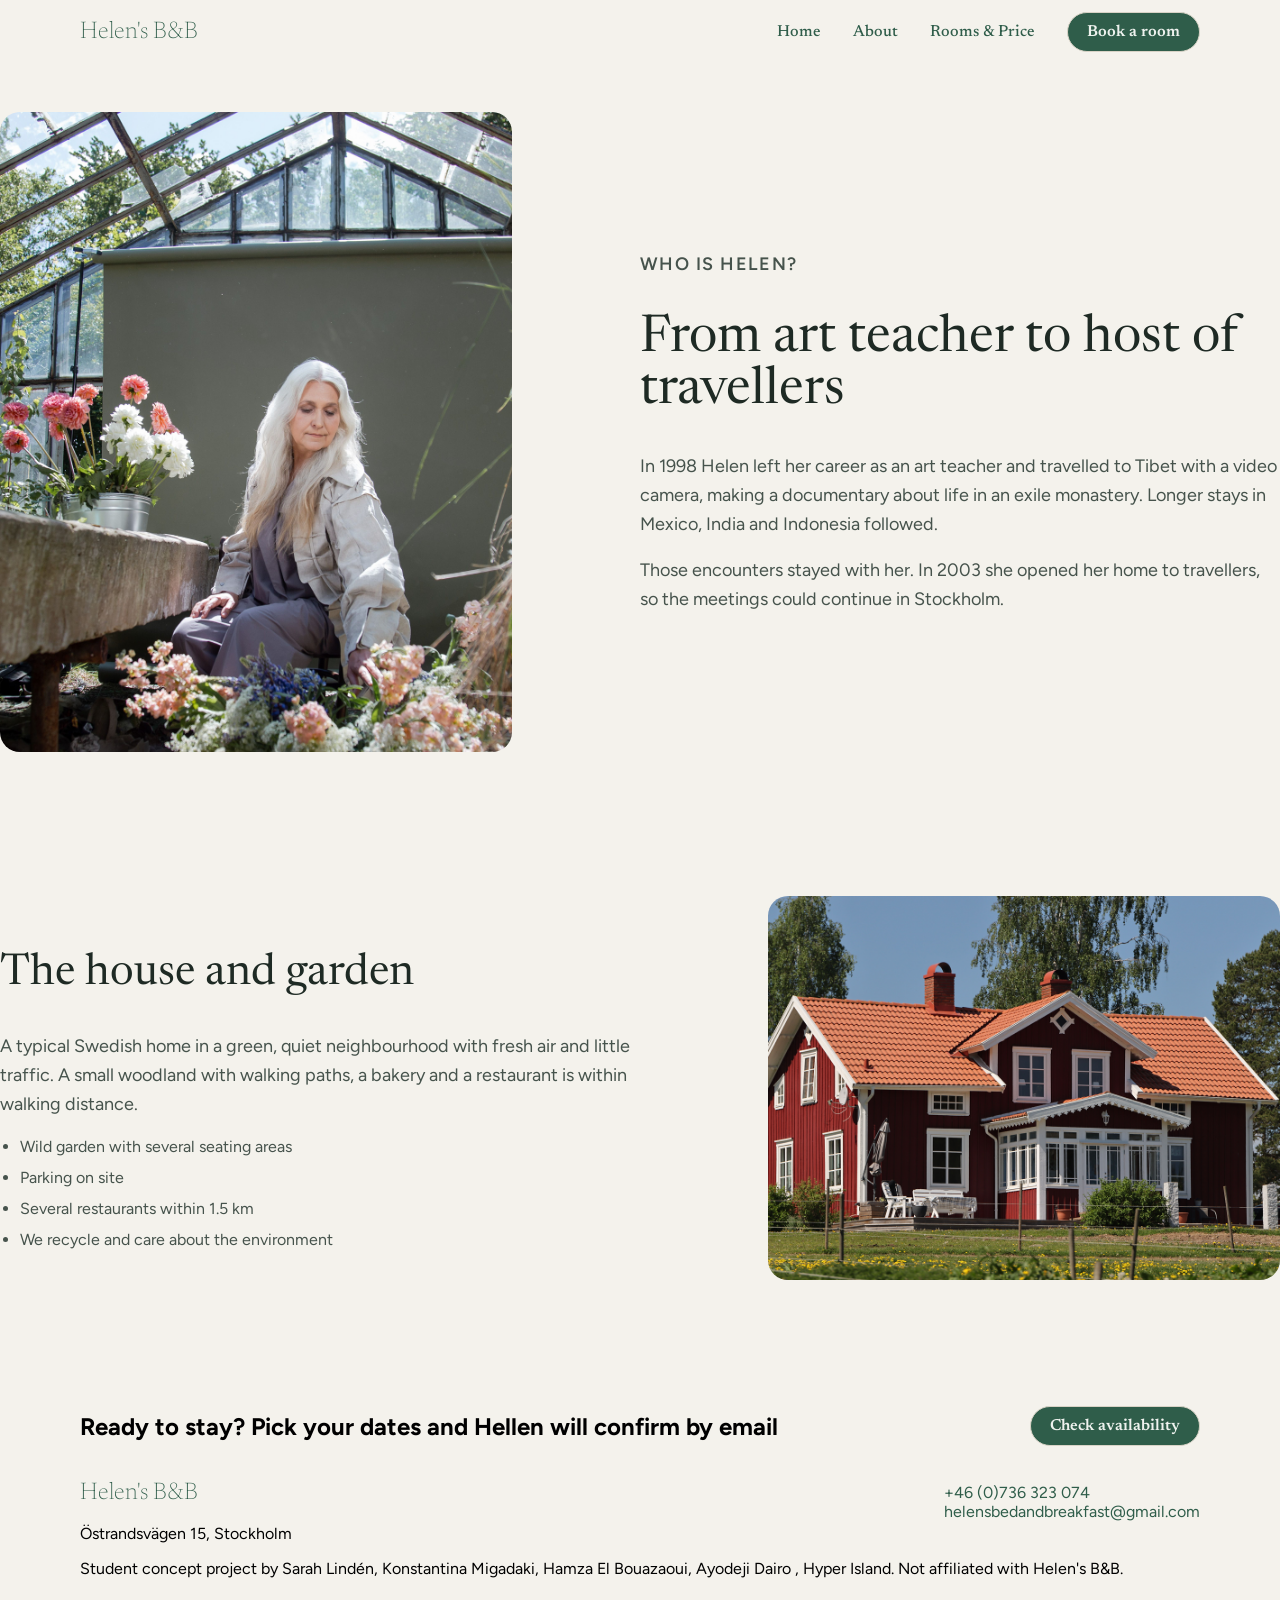
==== about.html @ fb1ea00d "Fix bullet points, restyle first two top sections" ====
<!DOCTYPE html>
<html lang="en">

<head>
    <meta charset="UTF-8">
    <meta name="viewport" content="width=device-width, initial-scale=1.0">
    <meta name="robots" content="noindex">

    <title>About | Helen's B&B</title>

    <link rel="stylesheet" href="./css/style.css">
    <link rel="stylesheet" href="./css/about.css">

    <link rel="stylesheet"
        href="https://fonts.googleapis.com/css2?family=Newsreader:opsz,wght@6..72,400;6..72,500&family=Figtree:wght@400;500;600&display=swap">

    <link rel="icon" href="./favicon.ico" type="image/x-icon">
</head>

<body>


    <header>

        <h2>Helen's B&B</h2>

        <nav>
            <ul>
                <li><a href="index.html">Home</a></li>
                <li><a href="about.html">About</a></li>
                <li><a href="reservations.html">Rooms & Price</a></li>
                <li>
                    <a href="reservations.html" class="book-btn">Book a room</a>
                </li>
            </ul>
        </nav>

    </header>

    <main>
        <div class="about-intro">
            <img src="images/about_heleninthegarden.png" alt="Helen, the owner, in the garden">
            <div class="about-intro-text">
                <p class="label">Who is Helen?</p>
                <h1>From art teacher to host of travellers</h1>
                <p>In 1998 Helen left her career as an art teacher and
                    travelled to Tibet with a video camera, making a
                    documentary about life in an exile monastery. Longer
                    stays in Mexico, India and Indonesia followed.</p>
                <p>Those encounters stayed with her. In 2003 she opened
                    her home to travellers, so the meetings could continue
                    in Stockholm.</p>
            </div>
        </div>

        <div class="about-house">
            <div class="about-house-text">
                <h2>The house and garden</h2>
                <p>A typical Swedish home in a green, quiet neighbourhood with fresh air and little traffic. A small
                    woodland with walking paths, a bakery and a restaurant is within walking distance.</p>
                <ul>
                    <li>Wild garden with several seating areas</li>
                    <li>Parking on site</li>
                    <li>Several restaurants within 1.5 km</li>
                    <li>We recycle and care about the environment</li>
                </ul>
            </div>
            <img src="images/about_houseandgarden.png" alt="Helen's B&amp;B, The house and the garden">
        </div>

    </main>

    <footer>
        <section>
            <div>
                <h1>Ready to stay? Pick your dates and Hellen will confirm by email</h1>
            </div>

            <div>
                <a href="reservations.html" class="book-btn">Check availability</a>
            </div>
        </section>

        <section>
            <div>
                <h2>Helen's B&B</h2>
                <span>Östrandsvägen 15, Stockholm</span>
            </div>

            <div>
                <a href="tel:+46 (0)736 323 074">+46 (0)736 323 074</a>
                <a href="mailto:helensbedandbreakfast@gmail.com">helensbedandbreakfast@gmail.com</a>
            </div>
        </section>
        <div>
            <p>Student concept project by Sarah Lindén, Konstantina Migadaki, Hamza El Bouazaoui, Ayodeji Dairo , Hyper
                Island. Not affiliated with Helen's B&B.</p>
        </div>
    </footer>

</body>

</html>
---- css/style.css ----
:root {
    --color-bg: #F4F2EC;
    --color-surface: #FFFFFF;
    --color-text: #1E2A24;
    --color-text-secondary: #46534C;
    --color-primary: #2F5D4A;
    --color-primary-hover: #1E3F31;
    --color-tint: #EEF2EE;
    --color-text-on-primary: #C9D6CD;
    --color-addon-bg: #F3ECE0;
    --color-addon-text: #7A5418;
    --color-border: #D8D3C6;
    --color-border-light: #E2DDD0;
    --color-placeholder: #DCD7CA;
    --font-heading: "Newsreader", Georgia, serif;
    --font-body: "Figtree", system-ui, sans-serif;
}

body {
    font-family: var(--font-body) , sans-serif;
    background-color: var(--color-bg);
    margin: 0;
}

header{
    margin: 0 5rem;
    display: flex;
    justify-content: space-between;
    align-items: center;
}

header, h2{
    font-family: var(--font-heading) , sans-serif;
    color: var(--color-primary);
    font-weight: lighter;
}

a{
    text-decoration: none;
    color: var(--color-primary);
}
ul{
    display: flex;
    list-style: none;
    gap: 2rem;
    margin: 0;
    padding: 0;
}

li{
    display: flex;
    align-items: center;
    gap: 2rem;
    color: var(--color-primary);
    font-weight: 500;


}
.book-btn,
.btn-out {
    padding: 0 1.2rem;
    height: 2.4rem;
    border: 1px solid;
    border-radius: 10rem;
    font-family: var(--font-heading), sans-serif;
    font-weight: 600;
    cursor: pointer;
    display: flex;
    align-items: center;
    justify-content: center;
}

.book-btn {
    border-color: var(--color-border);
    background-color: var(--color-primary);
    color: var(--color-tint);
}

.btn-out {
    border-color: var(--color-primary);
    color: var(--color-primary);
}

li button:hover {
    background-color: var(--color-primary-hover);
}


footer{
    margin: 1rem 5rem;
    display: flex;
    flex-direction: column;

    section{
        display: flex;
        flex-direction: row;
        justify-content: space-between;
        align-items: center;

        div{
            display: flex;
            flex-direction: column;

        }
    }
}
---- css/about.css ----
.about-intro {
    display: flex;
    justify-content: space-between;
    align-items: center;
    padding: 48px 0 96px;
}

.about-intro img {
    width: 40%;
    border-radius: 20px;
}

.about-intro-text {
max-width: 50%;
flex-grow: 1;
}

.label {
font-size: 14px;
text-transform: uppercase;
color: var(--color-primary);
font-weight: 600;
letter-spacing: 0.08em;
}

.about-intro-text h1 {
font-family: var(--font-heading);
font-weight: 400;
font-size: 52px;
color:var(--color-text);
}

.about-intro-text p {
    color: var(--color-text-secondary);
    font-size: 18px;
    line-height: 1.6;
}

.about-house {
display: flex;
justify-content:space-between;
align-items: center;
padding: 48px 0 96px;
}

.about-house img {
width: 40%;
border-radius: 20px;
}

.about-house-text {
flex-grow: 1;
max-width: 50%;
}

.about-house-text h2 {
font-family: var(--font-heading);
font-weight: 400;
font-size: 44px;
color:var(--color-text);
}

.about-house-text p {
color: var(--color-text-secondary);
    font-size: 18px;
    line-height: 1.6;
}

.about-house ul {
  display: block;
  list-style: disc;
  padding-left: 20px;
  gap: 16px;
}

.about-house li {
    display: list-item;
    margin-bottom: 12px;
    color: var(--color-text-secondary);
    font-weight: 400;
}
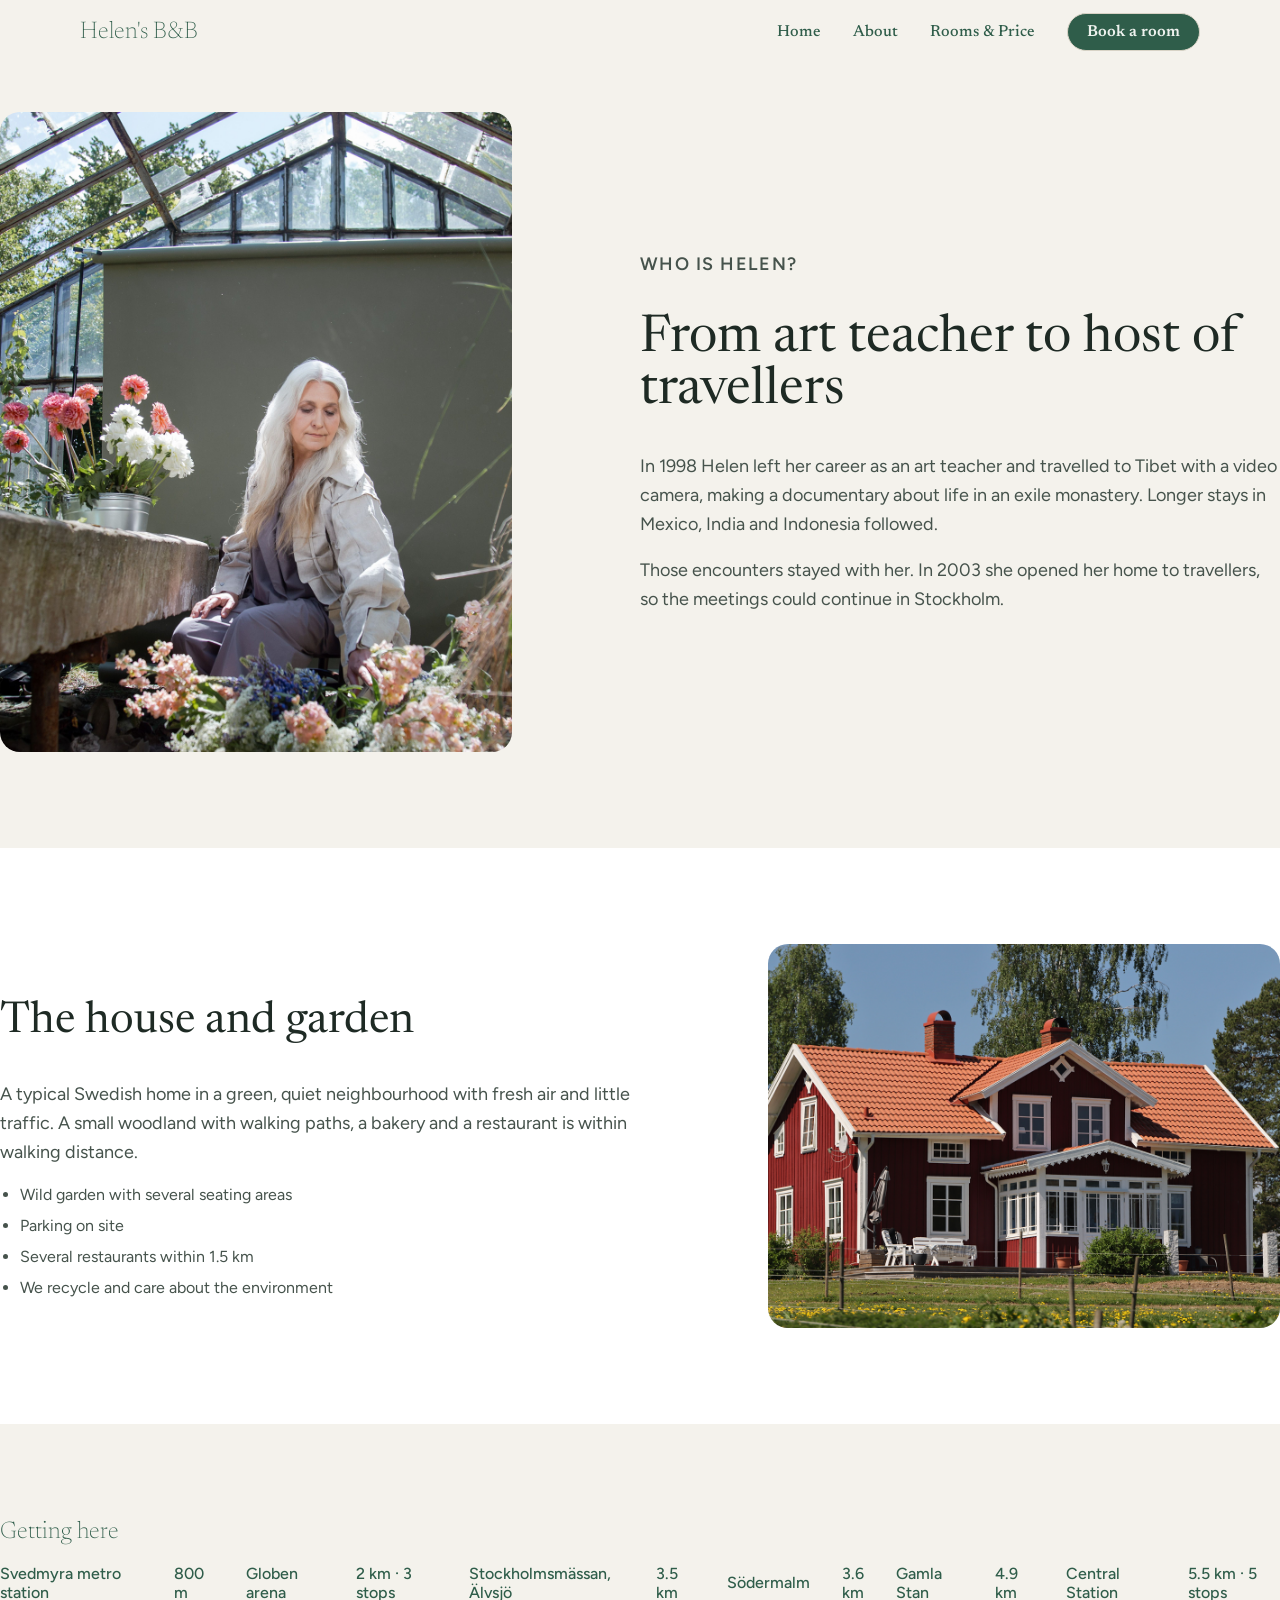
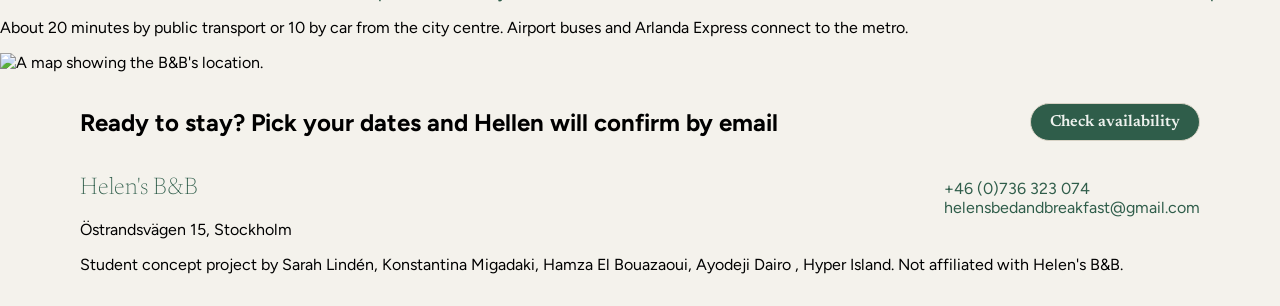
==== commit 3d7c9fa5: "add getting here section" ====
--- a/about.html
+++ b/about.html
@@ -68,6 +68,25 @@
             <img src="images/about_houseandgarden.png" alt="Helen's B&amp;B, The house and the garden">
         </div>
 
+        <div class="about-location">
+            <h2>Getting here</h2>
+            <div class="about-location-row">
+                <div class="distances">
+                    <ul>
+                        <li>Svedmyra metro station <span>800 m</span></li>
+                        <li>Globen arena<span>2 km · 3 stops</span></li>
+                        <li>Stockholmsmässan, Älvsjö<span>3.5 km</span></li>
+                        <li>Södermalm<span>3.6 km</span></li>
+                        <li>Gamla Stan<span>4.9 km</span></li>
+                        <li>Central Station<span>5.5 km · 5 stops</span></li>
+                    </ul>
+                    <p>About 20 minutes by public transport or 10 by car from the city centre.
+                        Airport buses and Arlanda Express connect to the metro.</p>
+                </div>
+                <img src="images/about-map.png" alt="A map showing the B&amp;B's location.">
+            </div>
+        </div>
+
     </main>
 
     <footer>
--- a/css/style.css
+++ b/css/style.css
@@ -15,12 +15,19 @@
     --font-heading: "Newsreader", Georgia, serif;
     --font-body: "Figtree", system-ui, sans-serif;
 }
-
+html,
 body {
+    width: 100%;
+    overflow-x: hidden;
     font-family: var(--font-body) , sans-serif;
     background-color: var(--color-bg);
     margin: 0;
 }
+
+*, *::before, *::after {
+    box-sizing: border-box;
+}
+
 
 header{
     margin: 0 5rem;
@@ -103,4 +110,64 @@
 
         }
     }
+}
+
+
+@media (max-width: 768px) {
+    header {
+        margin: 0 1.25rem;
+        padding: 0.5rem 0;
+    }
+
+    .web-nav {
+        display: none;
+    }
+
+    .mobile-nav {
+        display: flex;
+        position: fixed;
+        bottom: 0;
+        left: 0;
+        right: 0;
+        z-index: 100;
+        justify-content: space-around;
+        align-items: center;
+        padding: 0.6rem 0 calc(0.6rem + env(safe-area-inset-bottom, 0px));
+        background-color: var(--color-surface);
+        border-top: 1px solid var(--color-border);
+    }
+
+    .mobile-nav-item {
+        display: flex;
+        align-items: center;
+        justify-content: center;
+        width: 3rem;
+        height: 3rem;
+        border-radius: 50%;
+        color: var(--color-text-secondary);
+    }
+
+    .mobile-nav-item.active {
+        color: var(--color-primary);
+        background-color: var(--color-tint);
+    }
+
+    .mobile-nav-book {
+        background-color: var(--color-primary);
+        color: var(--color-tint);
+    }
+
+    body {
+        padding-bottom: 5rem;
+    }
+
+    footer {
+        margin: 1rem 1.25rem;
+    }
+
+    footer section {
+        flex-direction: column;
+        align-items: flex-start;
+        gap: 1rem;
+    }
 }
--- a/css/about.css
+++ b/css/about.css
@@ -37,10 +37,12 @@
 }
 
 .about-house {
-display: flex;
-justify-content:space-between;
-align-items: center;
-padding: 48px 0 96px;
+    display: flex;
+    justify-content: space-between;
+    align-items: center;
+    background-color: var(--color-surface);
+    margin: 0 -5rem 96px;
+    padding: 96px 5rem;
 }
 
 .about-house img {
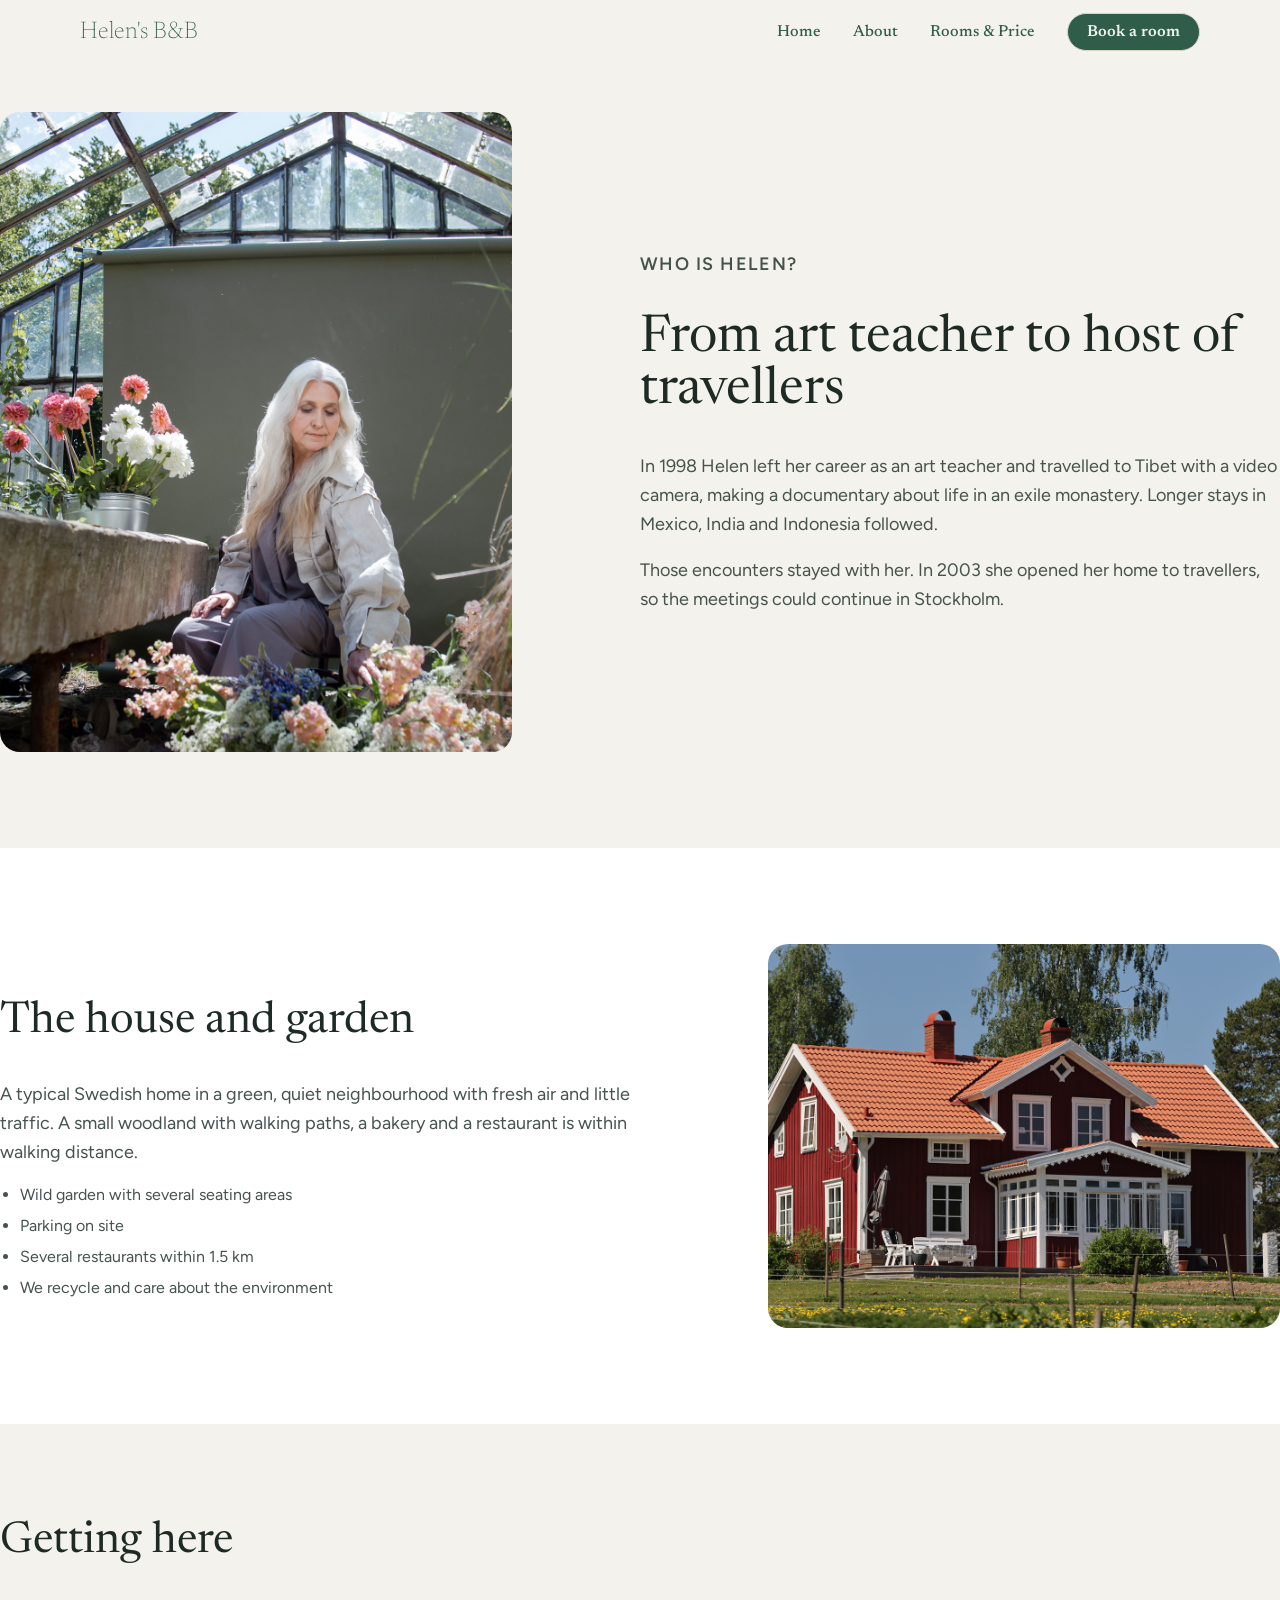
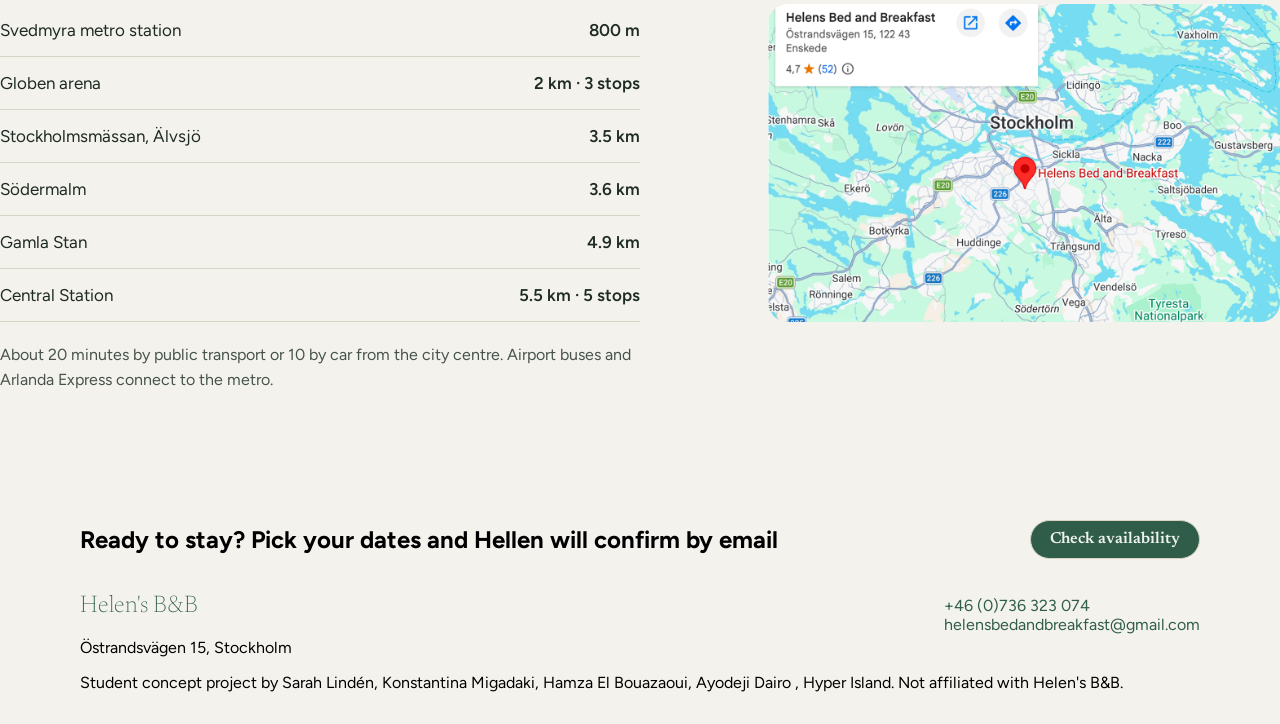
==== commit f2635b85: "[ai] style getting here section" ====
--- a/about.html
+++ b/about.html
@@ -83,7 +83,7 @@
                     <p>About 20 minutes by public transport or 10 by car from the city centre.
                         Airport buses and Arlanda Express connect to the metro.</p>
                 </div>
-                <img src="images/about-map.png" alt="A map showing the B&amp;B's location.">
+                <img src="images/about_BnBmap.png" alt="A map showing the B&amp;B's location.">
             </div>
         </div>
 
--- a/css/style.css
+++ b/css/style.css
@@ -26,6 +26,18 @@
 
 *, *::before, *::after {
     box-sizing: border-box;
+}
+
+.project-disclaimer {
+    position: fixed;
+    top: 0;
+    left: 0;
+    width: 100%;
+    background-color: black;
+    color: white;
+    z-index: 9999;
+    text-align: center;
+    padding: 0 16px;
 }
 
 
--- a/css/about.css
+++ b/css/about.css
@@ -80,4 +80,61 @@
     margin-bottom: 12px;
     color: var(--color-text-secondary);
     font-weight: 400;
+}
+
+/* Getting here */
+
+.about-location {
+    padding: 0 0 96px;
+}
+
+.about-location h2 {
+    font-family: var(--font-heading);
+    font-weight: 400;
+    font-size: 44px;
+    color: var(--color-text);
+    margin: 0 0 40px;
+}
+
+.about-location-row {
+    display: flex;
+    justify-content: space-between;
+    align-items: flex-start;
+}
+
+.distances {
+    width: 50%;
+}
+
+.about-location-row img {
+    width: 40%;
+    border-radius: 20px;
+}
+
+.distances ul {
+    display: block;
+    list-style: none;
+    padding: 0;
+    margin: 0;
+}
+
+.distances li {
+    display: flex;
+    justify-content: space-between;
+    padding: 16px 0;
+    border-bottom: 1px solid var(--color-border);
+    font-size: 17px;
+    font-weight: 400;
+    color: var(--color-text);
+}
+
+.distances span {
+    font-weight: 600;
+}
+
+.distances p {
+    margin: 20px 0 0;
+    font-size: 16px;
+    line-height: 1.6;
+    color: var(--color-text-secondary);
 }
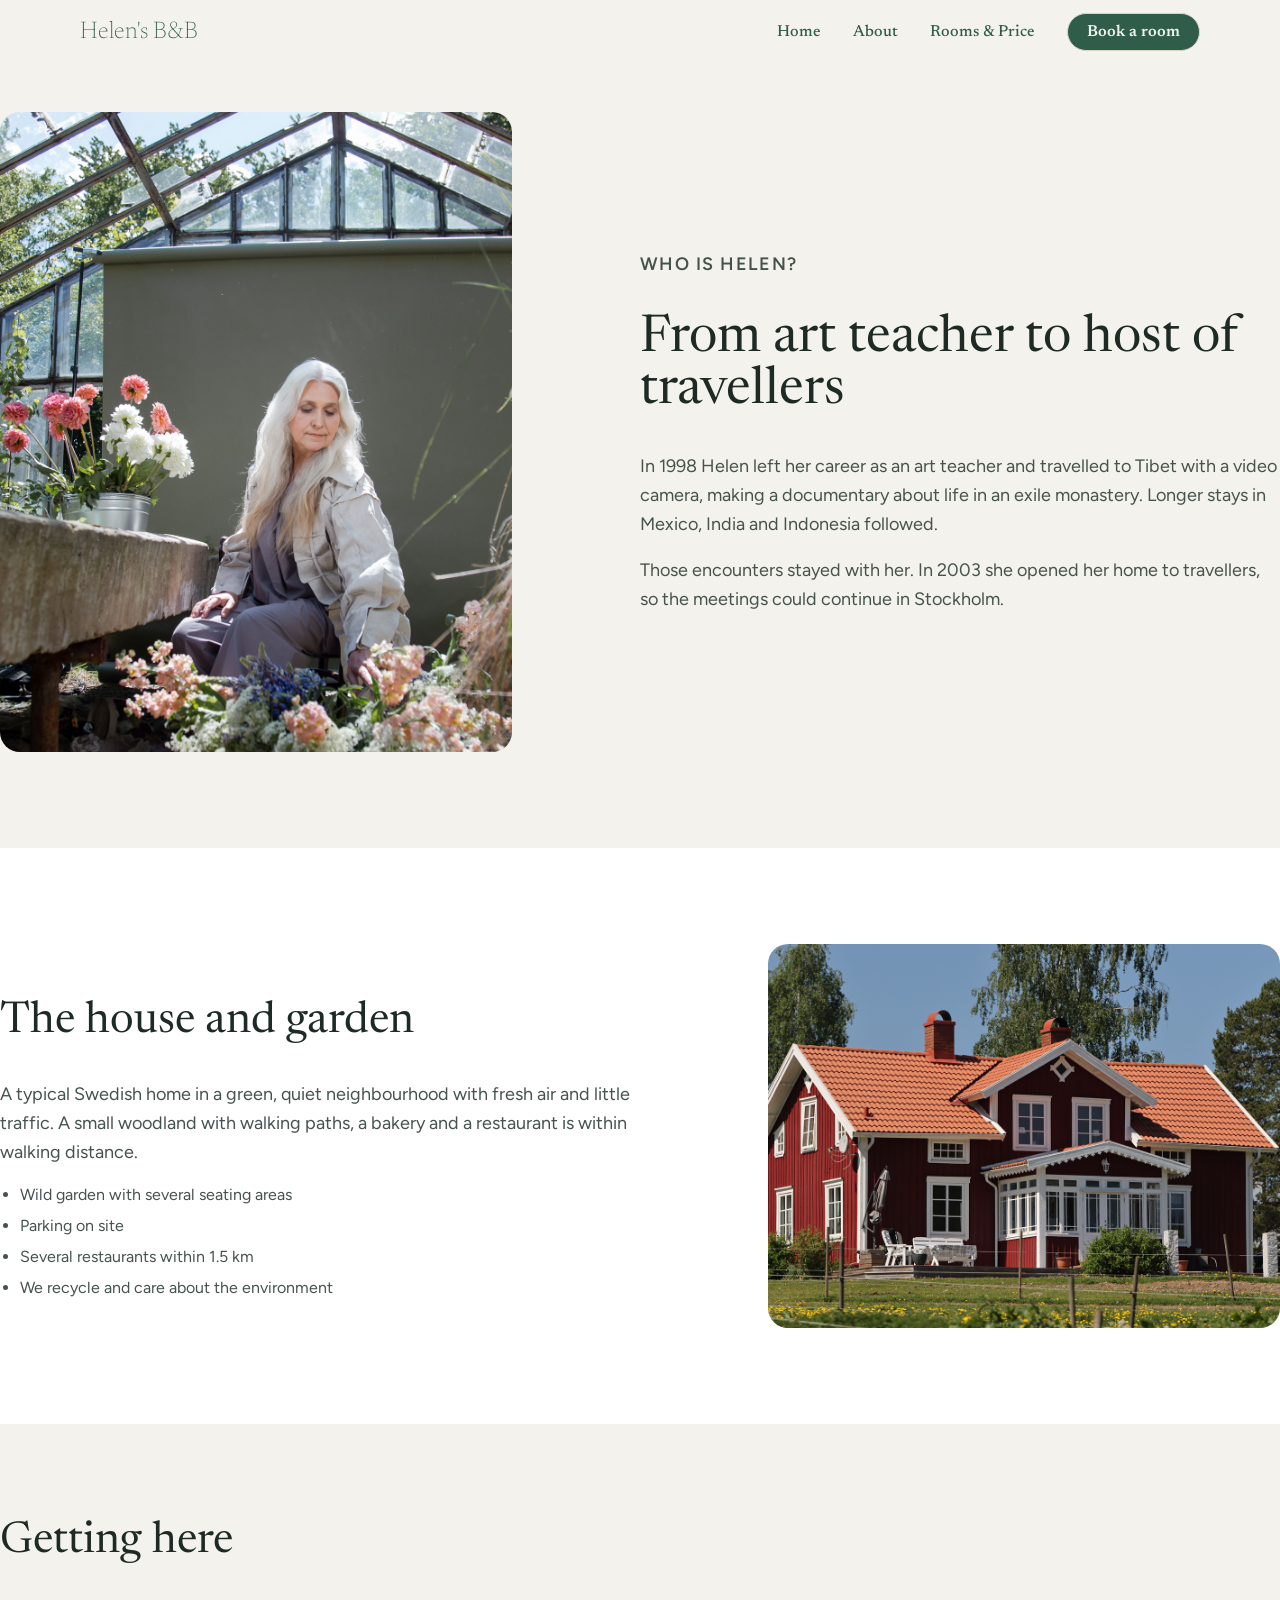
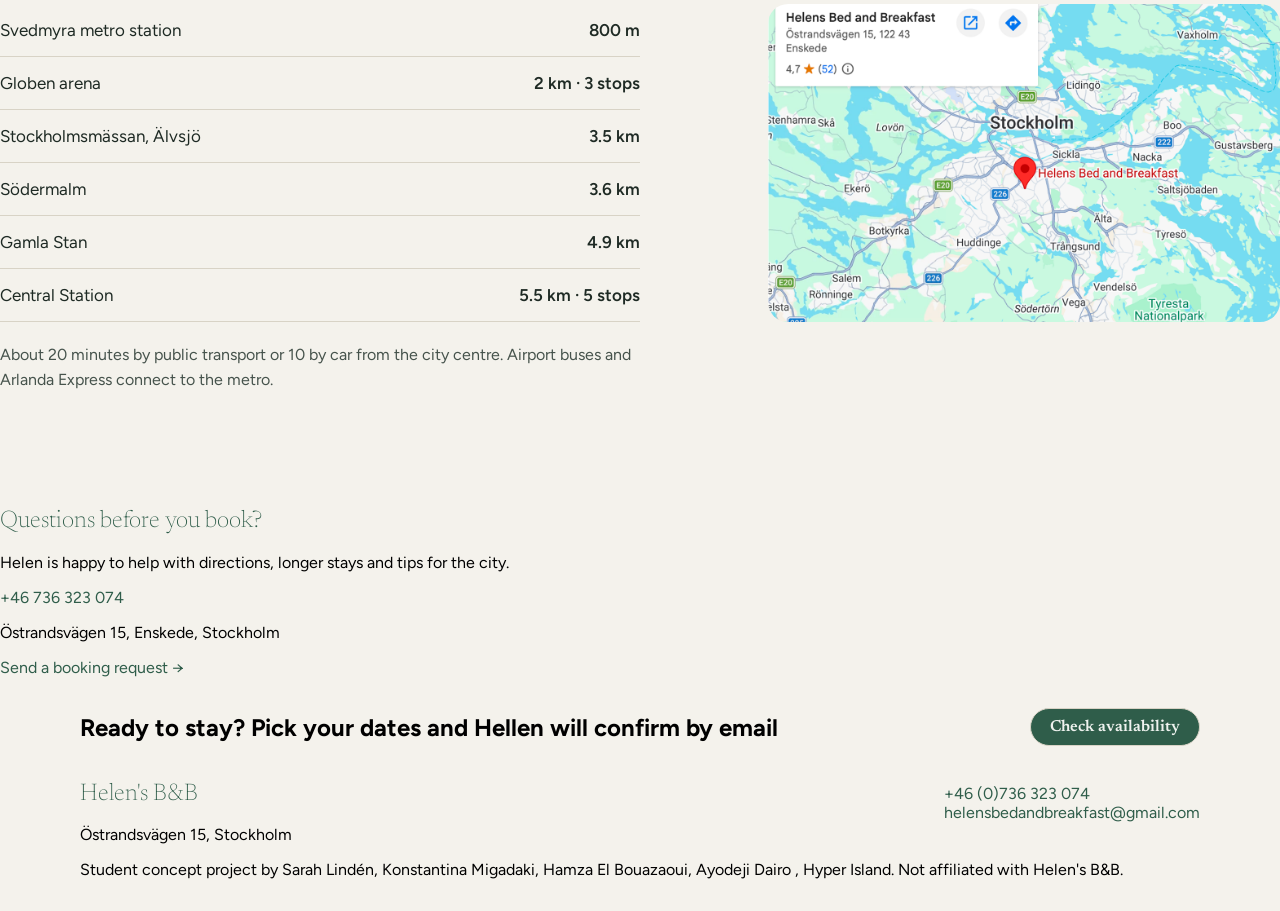
==== commit bb901857: "Questions before you book section" ====
--- a/about.html
+++ b/about.html
@@ -87,6 +87,18 @@
             </div>
         </div>
 
+        <div class="about-contact">
+            <div class="about-contact-text">
+                <h2>Questions before you book?</h2>
+                <p>Helen is happy to help with directions, longer stays and tips for the city.</p>
+            </div>
+            <div class="about-contact-info">
+                <a href="tel:+46736323074">+46 736 323 074</a>
+                <p>Östrandsvägen 15, Enskede, Stockholm</p>
+                <a href="reservations.html">Send a booking request →</a>
+            </div>
+        </div>
+
     </main>
 
     <footer>
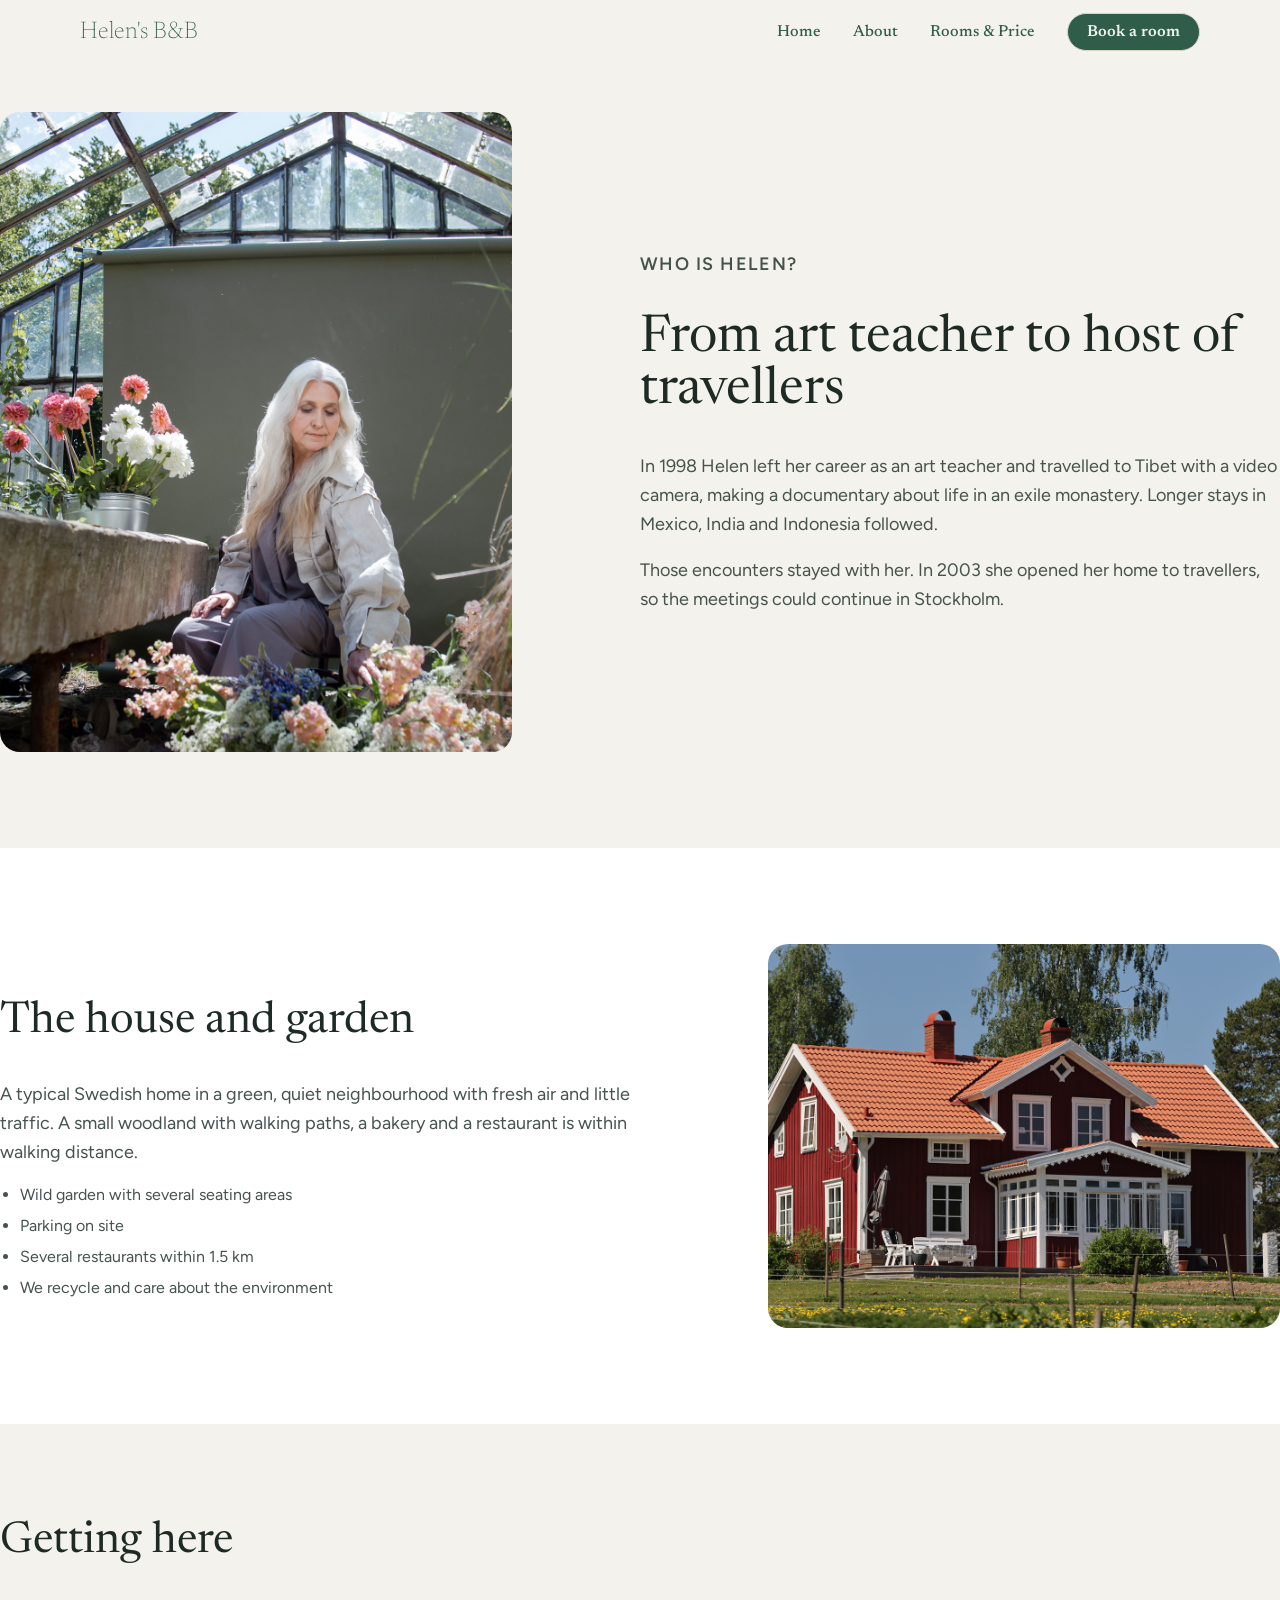
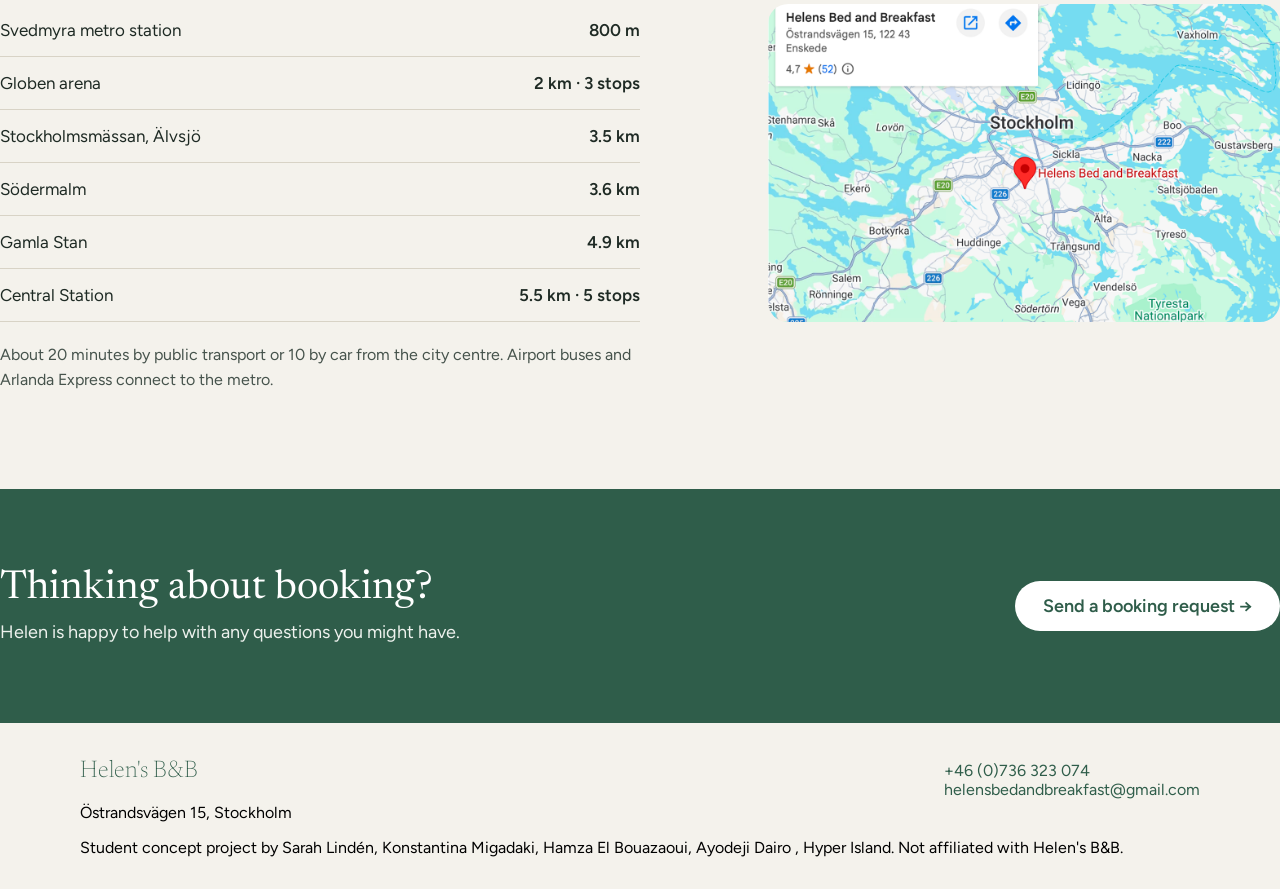
==== commit 55c9a6ad: "Edit last section "Thinking about booking?"" ====
--- a/about.html
+++ b/about.html
@@ -89,12 +89,10 @@
 
         <div class="about-contact">
             <div class="about-contact-text">
-                <h2>Questions before you book?</h2>
-                <p>Helen is happy to help with directions, longer stays and tips for the city.</p>
+                <h2>Thinking about booking?</h2>
+                <p>Helen is happy to help with any questions you might have.</p>
             </div>
             <div class="about-contact-info">
-                <a href="tel:+46736323074">+46 736 323 074</a>
-                <p>Östrandsvägen 15, Enskede, Stockholm</p>
                 <a href="reservations.html">Send a booking request →</a>
             </div>
         </div>
@@ -102,15 +100,6 @@
     </main>
 
     <footer>
-        <section>
-            <div>
-                <h1>Ready to stay? Pick your dates and Hellen will confirm by email</h1>
-            </div>
-
-            <div>
-                <a href="reservations.html" class="book-btn">Check availability</a>
-            </div>
-        </section>
 
         <section>
             <div>
--- a/css/about.css
+++ b/css/about.css
@@ -137,4 +137,53 @@
     font-size: 16px;
     line-height: 1.6;
     color: var(--color-text-secondary);
+}
+
+/* Questions before you book */
+
+.about-contact {
+    display: flex;
+    justify-content: space-between;
+    align-items: center;
+    background-color: var(--color-primary);
+    margin: 0 -5rem;
+    padding: 80px 5rem;
+}
+
+.about-contact-text {
+    width: 50%;
+}
+
+.about-contact-text h2 {
+    font-family: var(--font-heading);
+    font-weight: 400;
+    font-size: 40px;
+    color: var(--color-surface);
+    margin: 0 0 12px;
+}
+
+.about-contact-text p {
+    font-size: 18px;
+    color: var(--color-tint);
+    margin: 0;
+}
+
+.about-contact-info {
+    display: flex;
+    flex-direction: column;
+    gap: 8px;
+    font-size: 18px;
+    color: var(--color-tint);
+}
+
+.about-contact-info p {
+    margin: 0;
+}
+
+.about-contact-info a {
+    background-color: var(--color-surface);
+    color: var(--color-primary);
+    font-weight: 600;
+    padding: 14px 28px;
+    border-radius: 10rem;
 }
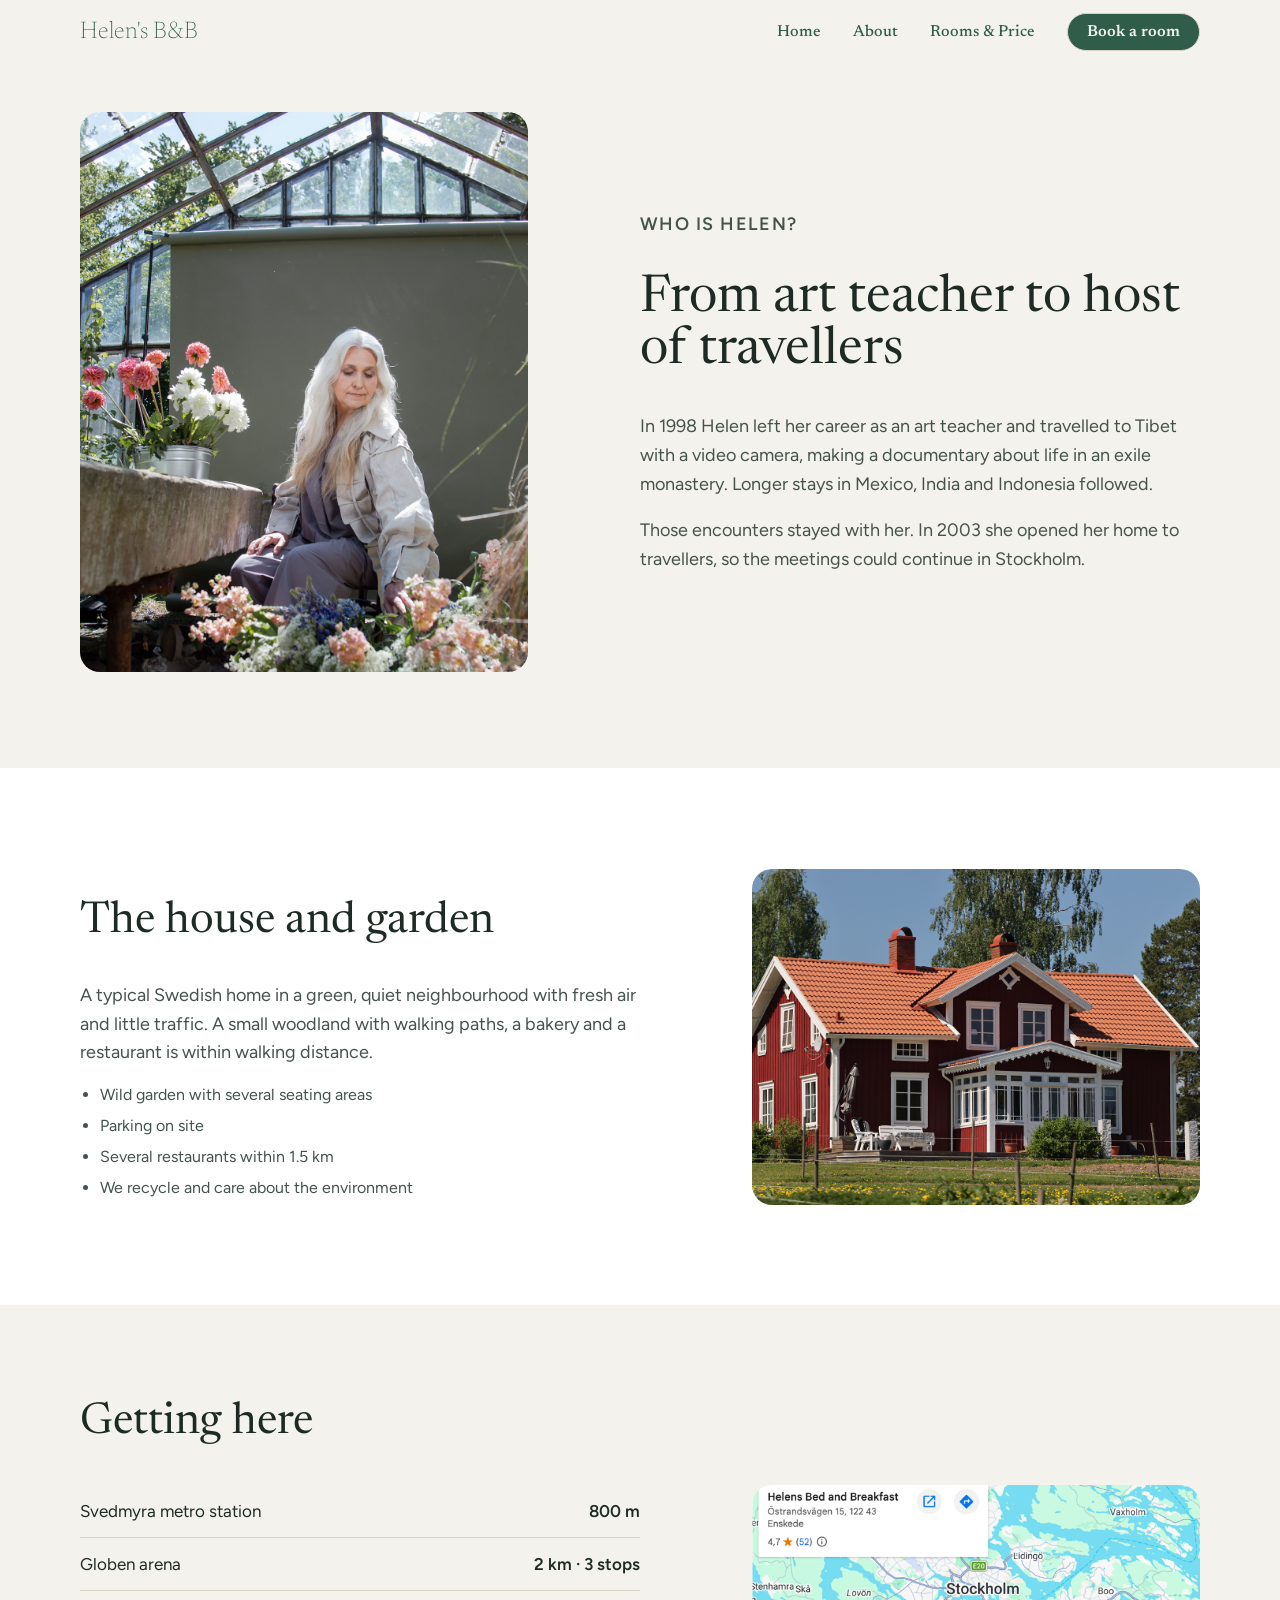
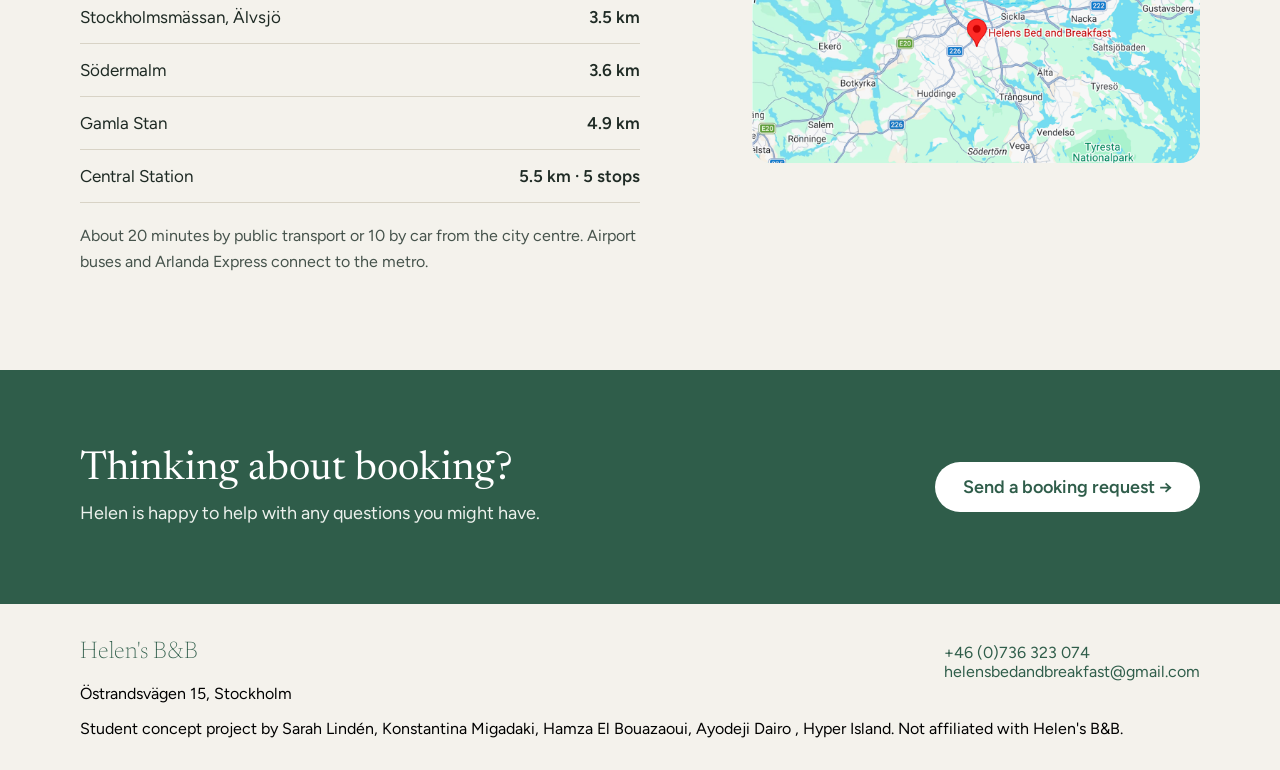
==== commit b166f7a7: "[ai] align about page with updated style.css and add mobile nav" ====
--- a/about.html
+++ b/about.html
@@ -13,18 +13,16 @@
 
     <link rel="stylesheet"
         href="https://fonts.googleapis.com/css2?family=Newsreader:opsz,wght@6..72,400;6..72,500&family=Figtree:wght@400;500;600&display=swap">
+        <link rel="stylesheet" href="https://fonts.googleapis.com/icon?family=Material+Icons">
 
     <link rel="icon" href="./favicon.ico" type="image/x-icon">
 </head>
 
 <body>
 
-
     <header>
-
         <h2>Helen's B&B</h2>
-
-        <nav>
+        <nav class="web-nav">
             <ul>
                 <li><a href="index.html">Home</a></li>
                 <li><a href="about.html">About</a></li>
@@ -33,6 +31,21 @@
                     <a href="reservations.html" class="book-btn">Book a room</a>
                 </li>
             </ul>
+        </nav>
+
+        <nav class="mobile-nav">
+            <a href="index.html" class="mobile-nav-item">
+                <i class="material-icons">home</i>
+            </a>
+
+
+            <a href="reservations.html" class="mobile-nav-item mobile-nav-book">
+                <i class="material-icons">calendar_month</i>
+            </a>
+
+            <a href="about.html" class="mobile-nav-item active">
+                <i class="material-icons">info</i>
+            </a>
         </nav>
 
     </header>
--- a/css/about.css
+++ b/css/about.css
@@ -1,3 +1,7 @@
+main {
+    padding: 0 5rem;
+}
+
 .about-intro {
     display: flex;
     justify-content: space-between;
@@ -139,7 +143,7 @@
     color: var(--color-text-secondary);
 }
 
-/* Questions before you book */
+/* Thinking about booking? */
 
 .about-contact {
     display: flex;
@@ -174,10 +178,6 @@
     gap: 8px;
     font-size: 18px;
     color: var(--color-tint);
-}
-
-.about-contact-info p {
-    margin: 0;
 }
 
 .about-contact-info a {
@@ -186,4 +186,64 @@
     font-weight: 600;
     padding: 14px 28px;
     border-radius: 10rem;
+}
+
+/* Tablet and mobile */
+@media (max-width: 900px) {
+
+    .about-intro,
+    .about-house,
+    .about-location-row,
+    .about-contact {
+        flex-direction: column;
+        align-items: flex-start;
+        gap: 32px;
+    }
+
+    .about-intro img,
+    .about-house img,
+    .about-location-row img,
+    .about-intro-text,
+    .about-house-text,
+    .distances,
+    .about-contact-text {
+        width: 100%;
+        max-width: 100%;
+    }
+
+    .about-intro-text h1 {
+        font-size: 36px;
+    }
+
+    .about-house-text h2,
+    .about-location h2,
+    .about-contact-text h2 {
+        font-size: 30px;
+    }
+
+    .about-intro-text p,
+    .about-house-text p {
+        font-size: 16px;
+    }
+
+    .about-house {
+        padding: 64px 5rem;
+    }
+
+    .about-contact {
+        padding: 64px 5rem;
+    }
+}
+
+/* Small screens (matches style.css) */
+@media (max-width: 768px) {
+    main { padding: 0 1.25rem; }
+    .about-house, .about-contact { margin-left: -1.25rem; margin-right: -1.25rem; padding: 48px 1.25rem; }
+    .about-intro-text h1 { font-size: 32px; }
+    .about-house-text h2, .about-location h2, .about-contact-text h2 { font-size: 26px; }
+    .distances li { gap: 16px; }
+}
+
+@media (min-width: 769px) {
+    .mobile-nav { display: none; }
 }
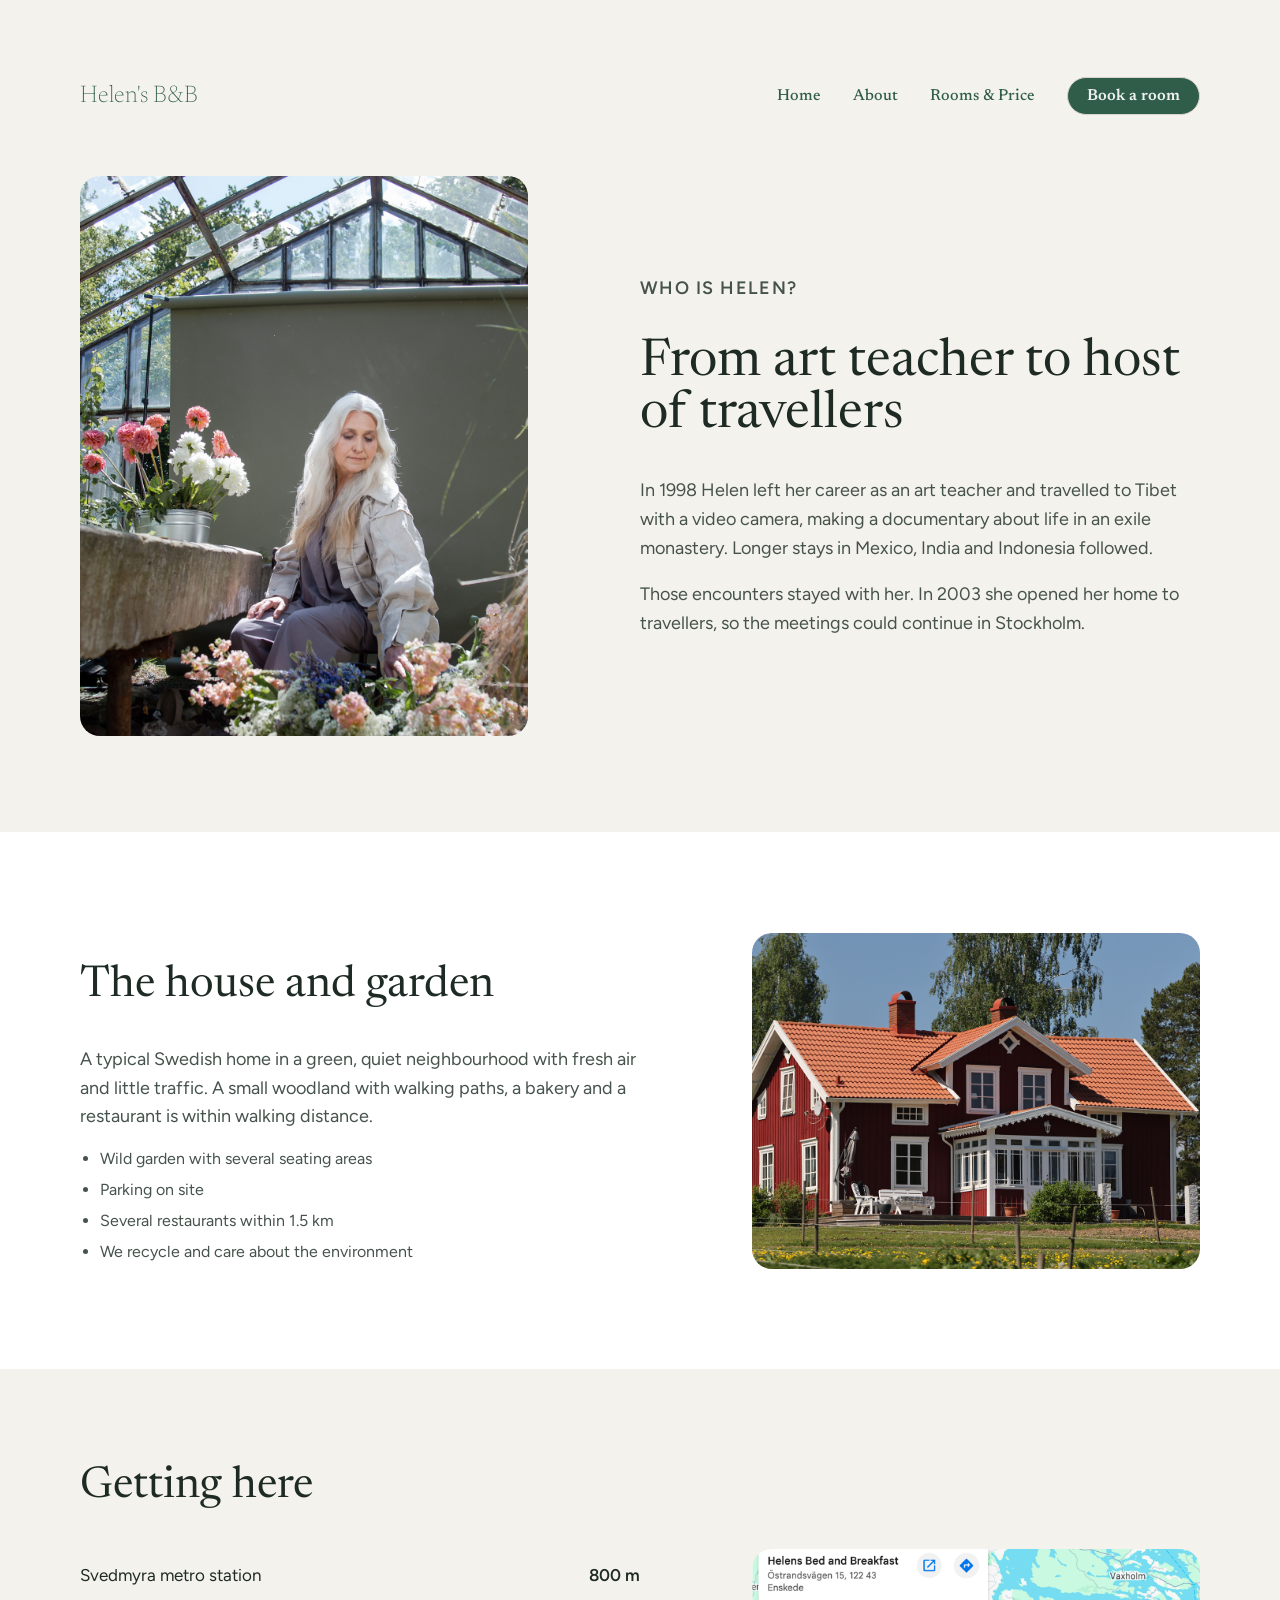
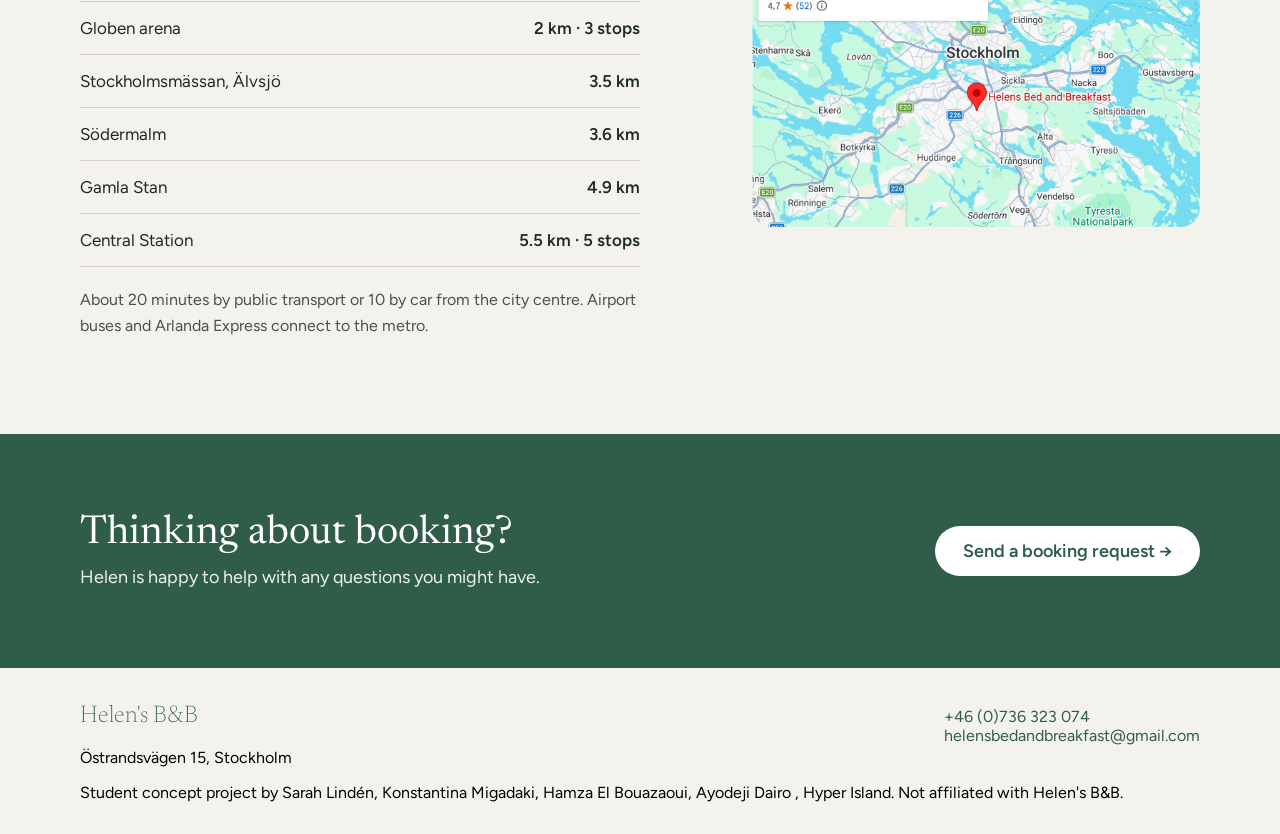
==== commit 7f5d6400: "adding icon and mobile nav" ====
--- a/about.html
+++ b/about.html
@@ -14,8 +14,7 @@
     <link rel="stylesheet"
         href="https://fonts.googleapis.com/css2?family=Newsreader:opsz,wght@6..72,400;6..72,500&family=Figtree:wght@400;500;600&display=swap">
         <link rel="stylesheet" href="https://fonts.googleapis.com/icon?family=Material+Icons">
-
-    <link rel="icon" href="./favicon.ico" type="image/x-icon">
+    <link rel="icon" href="./images/helens-bnb-redesign.ico" type="image/x-icon">
 </head>
 
 <body>
--- a/css/style.css
+++ b/css/style.css
@@ -42,7 +42,7 @@
 
 
 header{
-    margin: 0 5rem;
+    margin: 4rem 5rem 0 5rem;
     display: flex;
     justify-content: space-between;
     align-items: center;
@@ -115,7 +115,7 @@
         flex-direction: row;
         justify-content: space-between;
         align-items: center;
-
+        
         div{
             display: flex;
             flex-direction: column;
@@ -127,7 +127,7 @@
 
 @media (max-width: 768px) {
     header {
-        margin: 0 1.25rem;
+        margin: 4rem 1.25rem 1.25rem;
         padding: 0.5rem 0;
     }
 
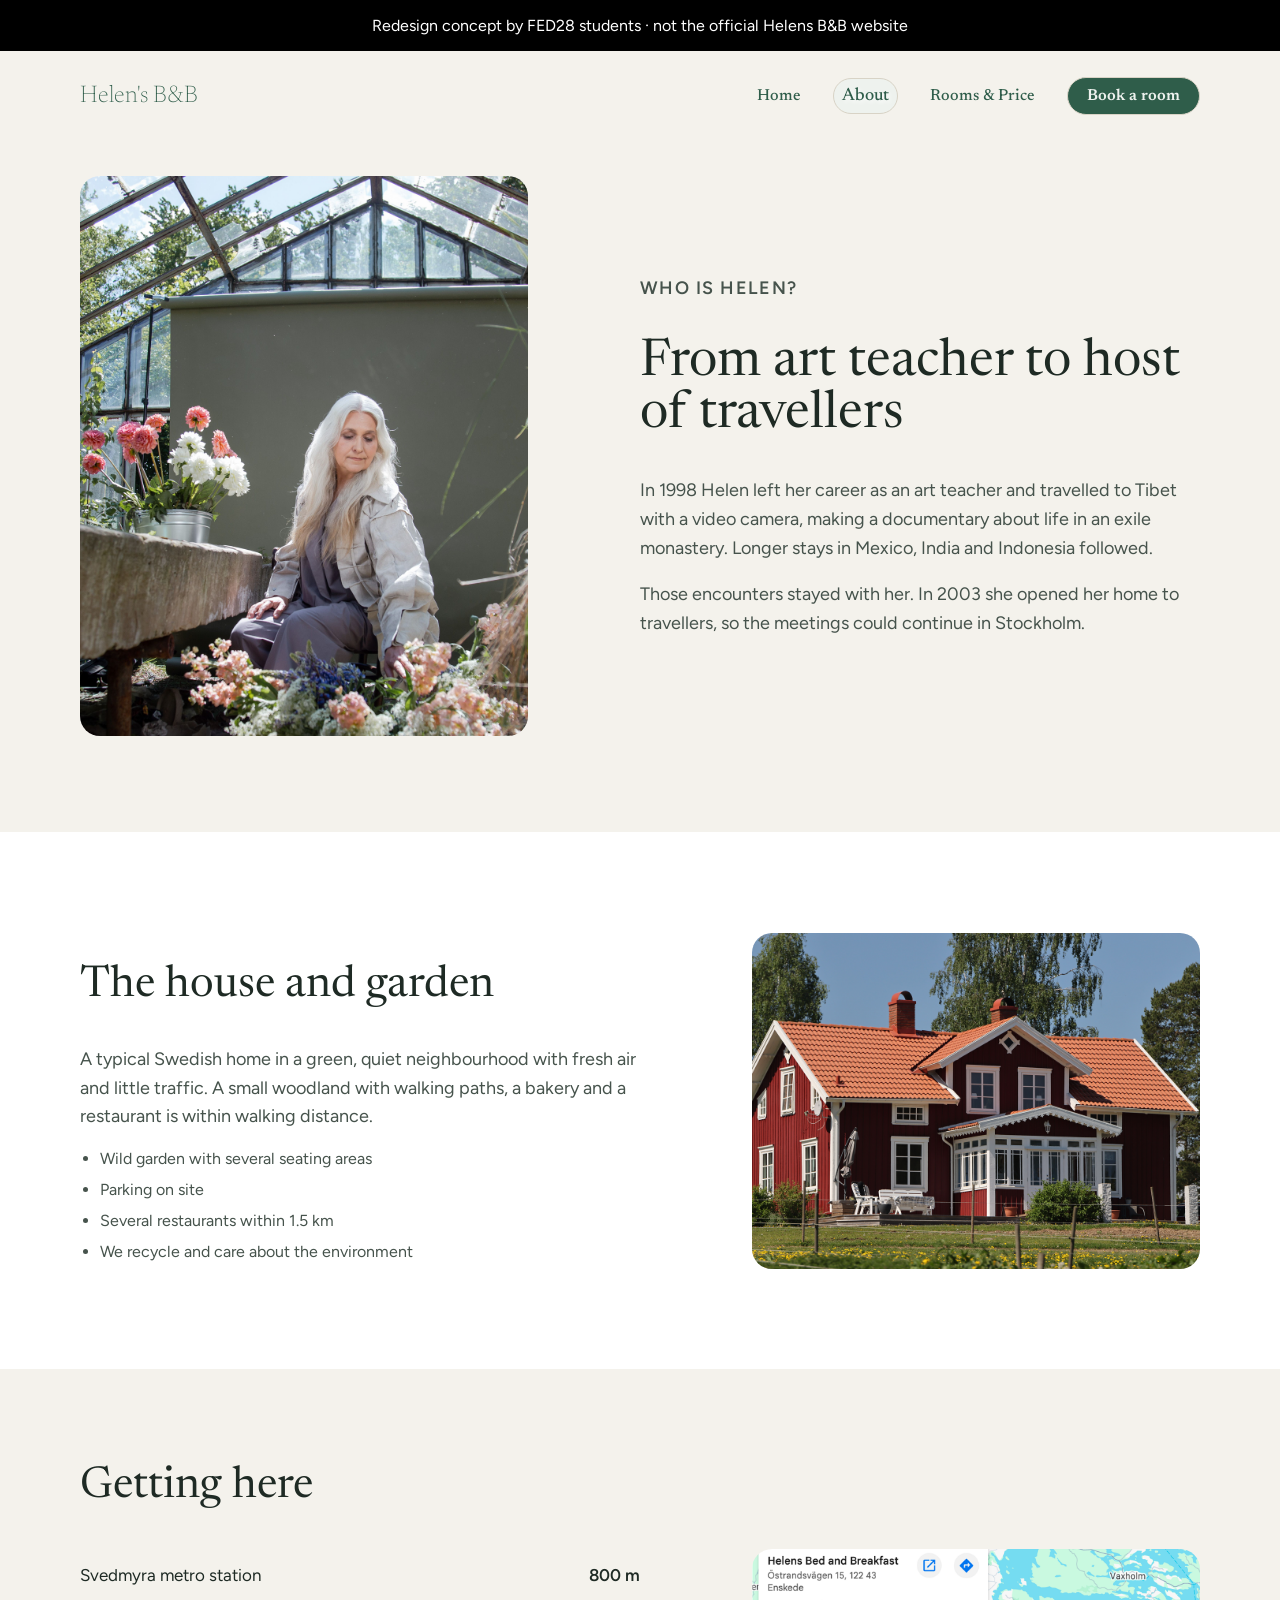
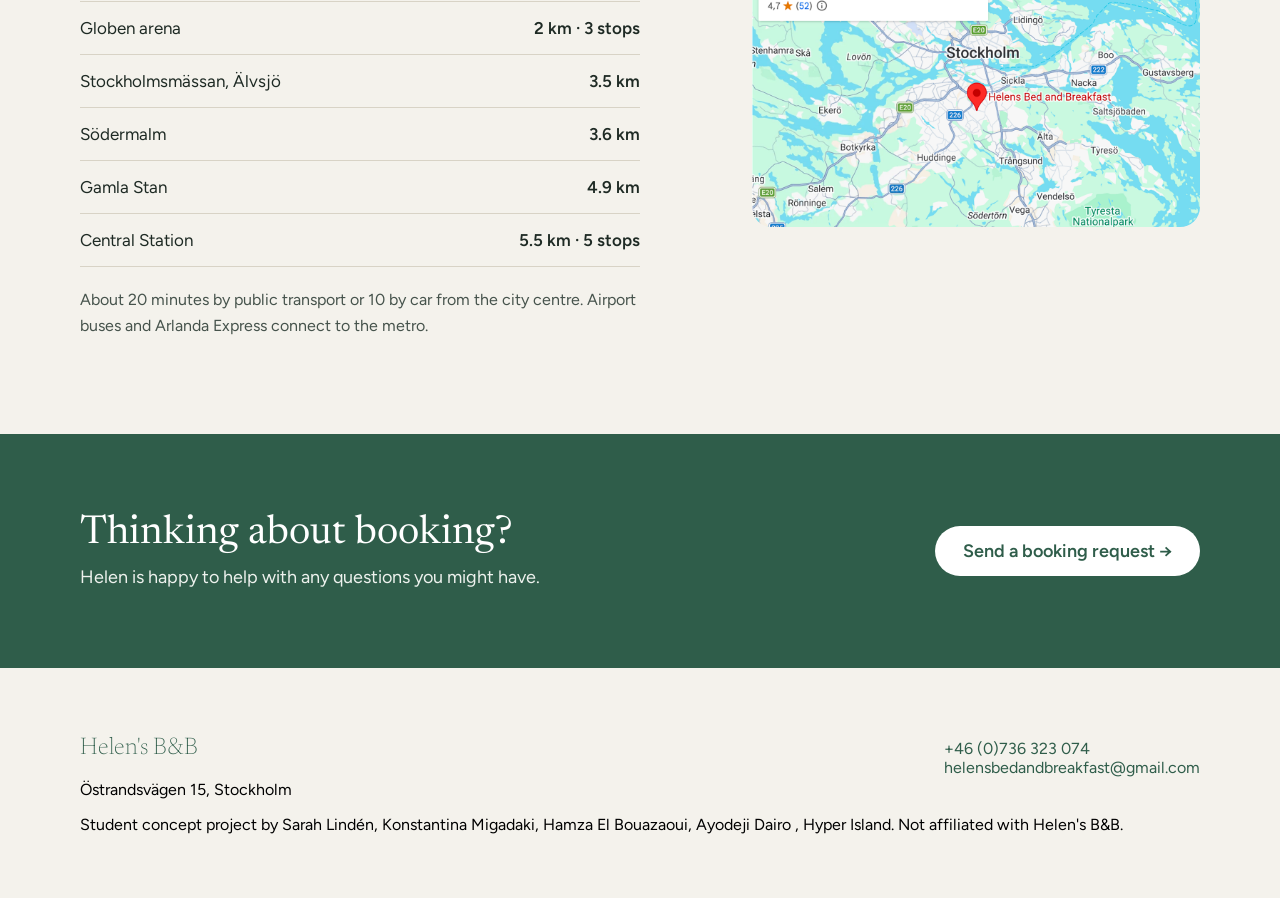
==== commit c0d5741b: "adding active menu class" ====
--- a/about.html
+++ b/about.html
@@ -18,13 +18,15 @@
 </head>
 
 <body>
-
+    <div class="project-disclaimer">
+        <p>Redesign concept by FED28 students · not the official Helens B&B website</p>
+    </div>
     <header>
         <h2>Helen's B&B</h2>
         <nav class="web-nav">
             <ul>
                 <li><a href="index.html">Home</a></li>
-                <li><a href="about.html">About</a></li>
+                <li><a class="menu-active" href="about.html">About</a></li>
                 <li><a href="reservations.html">Rooms & Price</a></li>
                 <li>
                     <a href="reservations.html" class="book-btn">Book a room</a>
@@ -38,11 +40,11 @@
             </a>
 
 
-            <a href="reservations.html" class="mobile-nav-item mobile-nav-book">
+            <a href="reservations.html" class="mobile-nav-item ">
                 <i class="material-icons">calendar_month</i>
             </a>
 
-            <a href="about.html" class="mobile-nav-item active">
+            <a href="about.html" class="mobile-nav-item mobile-nav-book">
                 <i class="material-icons">info</i>
             </a>
         </nav>
--- a/css/style.css
+++ b/css/style.css
@@ -46,6 +46,16 @@
     display: flex;
     justify-content: space-between;
     align-items: center;
+}
+
+.menu-active{
+    background: var(--color-tint);
+    text-shadow: 2px 2px 4px #ffffff;
+    font-size: large;
+    border: 1px solid var(--color-border);
+    padding: 0.5rem;
+    border-radius: 10rem;
+
 }
 
 header, h2{
@@ -106,7 +116,7 @@
 
 
 footer{
-    margin: 1rem 5rem;
+    margin: 3rem 5rem;
     display: flex;
     flex-direction: column;
 
@@ -159,6 +169,7 @@
         color: var(--color-text-secondary);
     }
 
+
     .mobile-nav-item.active {
         color: var(--color-primary);
         background-color: var(--color-tint);
